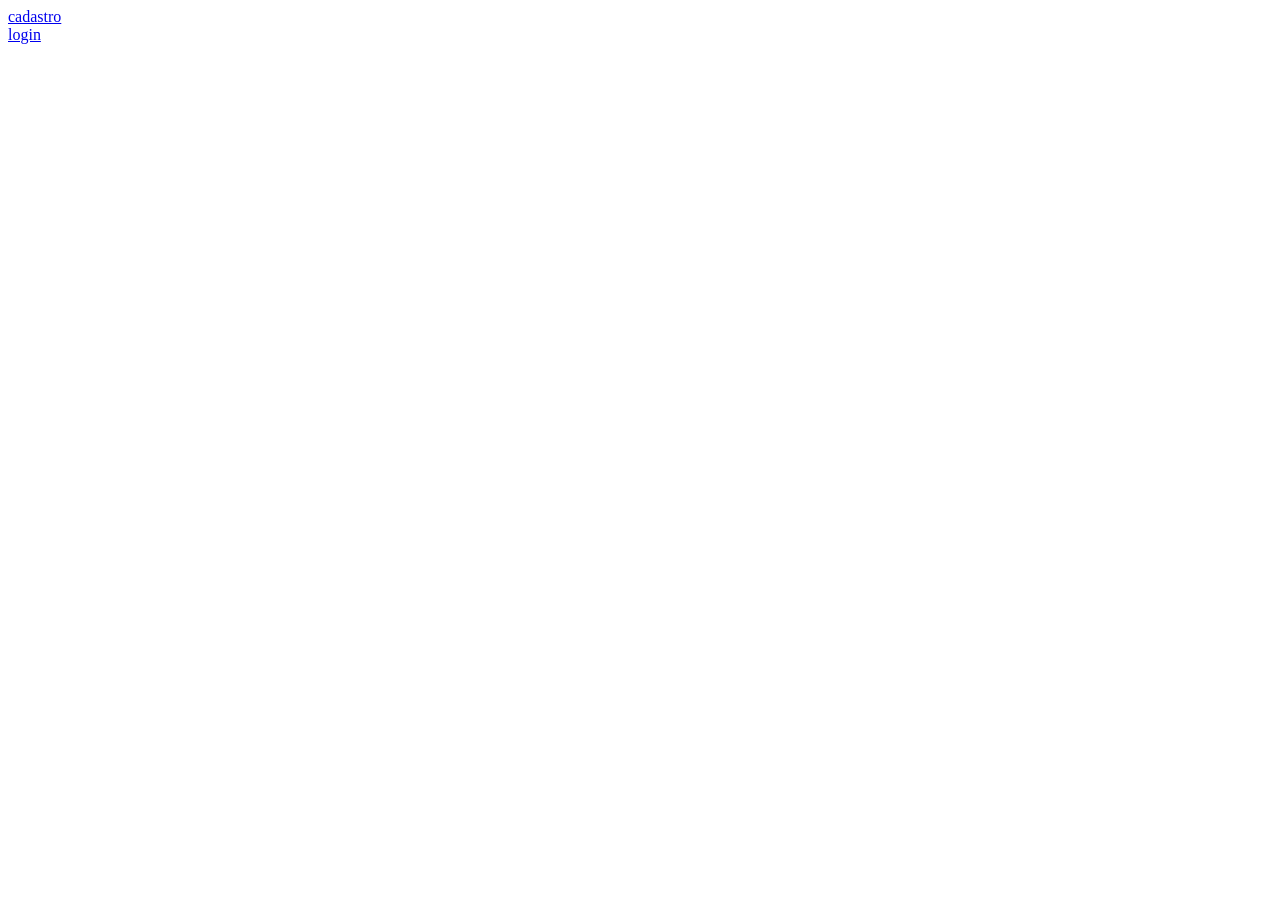
==== public/index.html @ 294cb4f0 "Adicionando api web data viz" ====
<!DOCTYPE html>
<html lang="en">
<head>
    <meta charset="UTF-8">
    <meta name="viewport" content="width=device-width, initial-scale=1.0">
    <title>Tap Go</title>
</head>
<body>
    <div class="navbar">
        <div class="navbar-img"></div>
        <div class="navbar-link"></div>
        <div class="navbar-link"><a href="login.html">cadastro</div>
        <div class="navbar-link"><a href="login.html">login</div>
    </div>
    
</body>
</html>
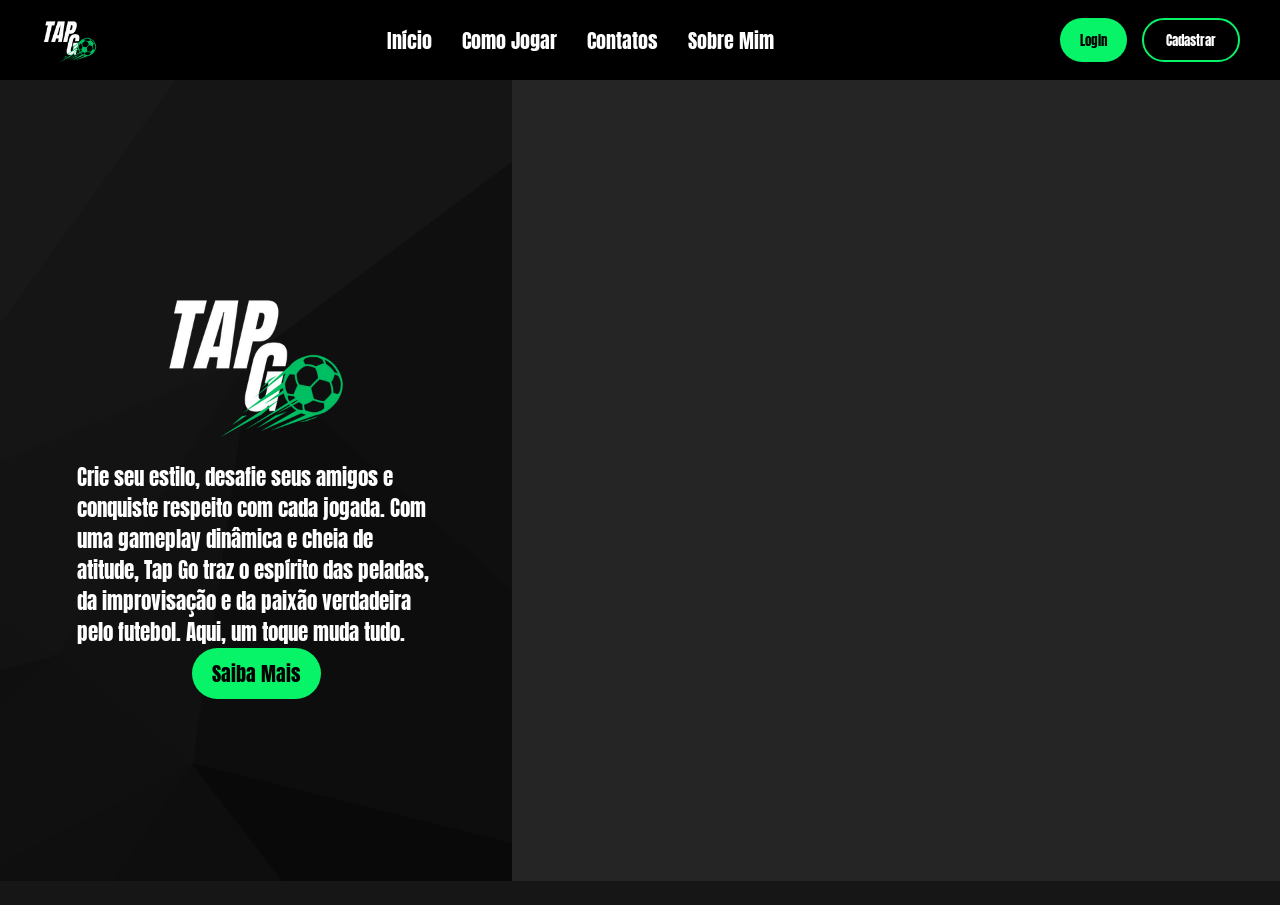
==== commit 44fb2a95: "criação navbar e hero do index" ====
--- a/public/index.html
+++ b/public/index.html
@@ -1,17 +1,47 @@
 <!DOCTYPE html>
 <html lang="en">
+
 <head>
     <meta charset="UTF-8">
     <meta name="viewport" content="width=device-width, initial-scale=1.0">
     <title>Tap Go</title>
+    <link rel="stylesheet" href="./style/index.css">
+    <script src="./js/index.js"></script>
+
 </head>
+
 <body>
     <div class="navbar">
-        <div class="navbar-img"></div>
-        <div class="navbar-link"></div>
-        <div class="navbar-link"><a href="login.html">cadastro</div>
-        <div class="navbar-link"><a href="login.html">login</div>
+        <a href="#"><div class="navbar-img"></div></a>
+
+        <div class="navbar-links">
+            <div class="navbar-link">Início</div>
+            <div class="navbar-link">Como Jogar</div>
+            <div class="navbar-link">Contatos</div>
+            <div class="navbar-link">Sobre Mim</div>
+        </div>
+
+        <div class="navbar-buttons">
+            <button onclick="MudarPagina()" id="btn_login" class="login">Login</button>
+            <button onclick="MudarPagina()" id="btn_cadastro" class="cadastrar">Cadastrar</button>
+        </div>
+
     </div>
-    
+
+    <div class="container_hero">
+        <div class="hero_conteudo">
+            <img src="./assets/TAPGO-GRANDE.png">
+            <span>
+                Crie seu estilo, desafie seus amigos e conquiste respeito com cada jogada.
+                Com uma gameplay dinâmica e cheia de atitude, Tap Go traz o espírito das peladas, da improvisação e da
+                paixão verdadeira pelo futebol.
+                Aqui, um toque muda tudo.</span>
+            <button>Saiba Mais</button>
+        </div>
+        <div class="hero_img">
+            <img src="">
+        </div>
+    </div>
 </body>
+
 </html>
--- a/public/style/index.css
+++ b/public/style/index.css
@@ -0,0 +1,161 @@
+@import url('https://fonts.googleapis.com/css2?family=Anton&display=swap');
+
+:root {
+    /* Cores principais */
+    --cor-primaria: #07f468;
+    --cor-secundaria: #ffffff;
+
+    /* Cores adicionais */
+    --cor-fundo-principal: #161616;
+    --cor-fundo-secundario: #252525;
+    --cor-fundo-terciario: #000;
+}
+
+* {
+    margin: 0;
+    padding: 0;
+    box-sizing: border-box;
+    text-decoration: none;
+    font-family: "Anton", sans-serif;
+}
+
+body {
+    background-color: var(--cor-fundo-principal);
+    color: var(--cor-secundaria);
+}
+
+/* NAVBAR */
+.navbar {
+    background-color: var(--cor-fundo-terciario);
+    width: 100%;
+    height: 80px;
+    display: flex;
+    justify-content: space-between;
+    align-items: center;
+    padding: 0 40px;
+    box-shadow: 0 2px 10px rgba(0, 0, 0, 0.3);
+}
+
+/* Logo */
+.navbar-img {
+    background-image: url('../assets/TAPGO.png');
+    background-size: contain;
+    background-repeat: no-repeat;
+    width: 60px;
+    height: 60px;
+}
+
+/* Links */
+.navbar-links {
+    display: flex;
+    gap: 30px;
+}
+
+.navbar-link {
+    color: var(--cor-secundaria);
+    font-size: 20px;
+    cursor: pointer;
+    transition: color 0.3s ease;
+}
+
+.navbar-link:hover {
+    color: var(--cor-primaria);
+}
+
+/* Botões */
+.navbar-buttons {
+    display: flex;
+    gap: 15px;
+}
+
+.navbar button {
+    background-color: var(--cor-primaria);
+    border: none;
+    padding: 10px 20px;
+    border-radius: 50px;
+    cursor: pointer;
+    transition: all 0.3s ease;
+}
+
+.navbar button:hover {
+    background-color: #04c952;
+    transform: scale(1.05);
+}
+
+.navbar a {
+    color: var(--cor-fundo-terciario);
+    font-size: 16px;
+}
+
+
+.navbar button.cadastrar {
+    background-color: transparent;
+    border: 2px solid var(--cor-primaria);
+    padding: 10px 22px;
+    border-radius: 50px;
+    transition: all 0.3s ease;
+}
+
+.navbar button.cadastrar {
+    color: var(--cor-secundaria);
+}
+
+.navbar button.cadastrar:hover {
+    background-color: #04c952;
+    transform: scale(1.05);
+    color: var(--cor-fundo-terciario);
+
+}
+
+
+/* Hero */
+
+.container_hero {
+    width: 100%;
+    height: 89vh;
+    background-color: var(--cor-fundo-secundario);
+}
+
+.hero_conteudo {
+    width: 40%;
+    height: 100%;
+    background-image: url('../assets/fundoQuadrado.png');
+    display: flex;
+    justify-content: center;
+    align-items: center;
+    flex-direction: column;
+
+}
+
+.hero_conteudo img{
+    width: 200px;
+    height: 200px;
+    display: flex;
+}
+
+.hero_conteudo span{
+    width: 70%;
+    font-size: 1.3rem;
+}
+
+.navbar-buttons {
+    display: flex;
+    gap: 15px;
+}
+
+.hero_conteudo button {
+    background-color: var(--cor-primaria);
+    border: none;
+    padding: 10px 20px;
+    border-radius: 50px;
+    cursor: pointer;
+    transition: all 0.3s ease;
+    font-size: 20px;
+}
+
+.hero_conteudo button:hover {
+    background-color: #04c952;
+    transform: scale(1.05);
+}
+
+
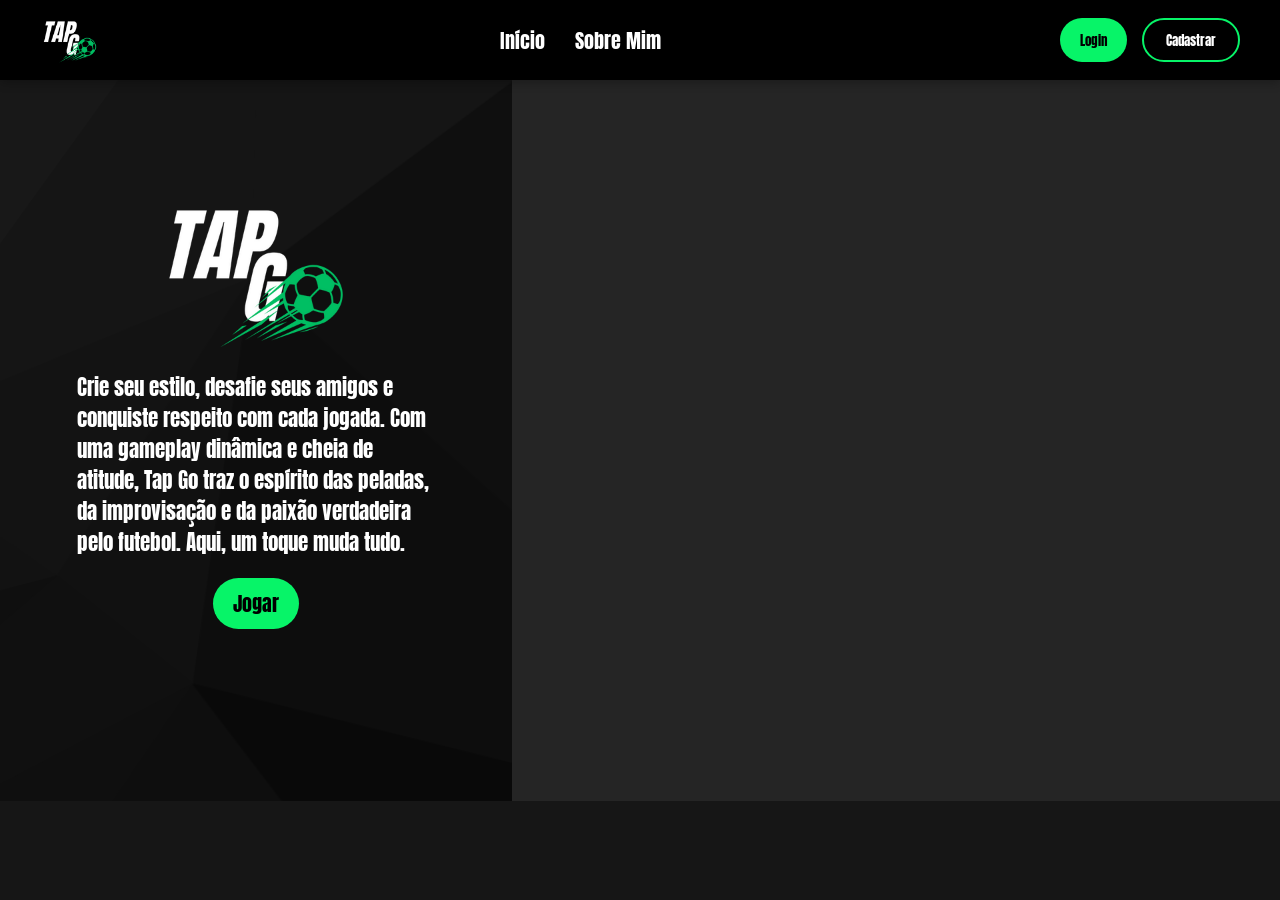
==== commit 2ab43fa2: "Adicionando tela sobre mim e correção na navbar" ====
--- a/public/index.html
+++ b/public/index.html
@@ -6,19 +6,24 @@
     <meta name="viewport" content="width=device-width, initial-scale=1.0">
     <title>Tap Go</title>
     <link rel="stylesheet" href="./style/index.css">
+    <link rel="stylesheet" href="./style/navbar.css">
     <script src="./js/index.js"></script>
+    <link rel="shortcut icon" href="assets/TAPGO.png" type="image/x-icon">
 
 </head>
 
 <body>
     <div class="navbar">
-        <a href="#"><div class="navbar-img"></div></a>
+        <a href="./index.html">
+            <div class="navbar-img"></div>
+        </a>
 
         <div class="navbar-links">
-            <div class="navbar-link">Início</div>
-            <div class="navbar-link">Como Jogar</div>
-            <div class="navbar-link">Contatos</div>
-            <div class="navbar-link">Sobre Mim</div>
+            <a href="index.html">
+                <div class="navbar-link">Início</div>
+            <a href="sobreMim.html">
+                <div class="navbar-link">Sobre Mim</div>
+            </a>
         </div>
 
         <div class="navbar-buttons">
@@ -36,7 +41,7 @@
                 Com uma gameplay dinâmica e cheia de atitude, Tap Go traz o espírito das peladas, da improvisação e da
                 paixão verdadeira pelo futebol.
                 Aqui, um toque muda tudo.</span>
-            <button>Saiba Mais</button>
+            <button>Jogar</button>
         </div>
         <div class="hero_img">
             <img src="">
--- a/public/style/index.css
+++ b/public/style/index.css
@@ -1,111 +1,4 @@
-@import url('https://fonts.googleapis.com/css2?family=Anton&display=swap');
 
-:root {
-    /* Cores principais */
-    --cor-primaria: #07f468;
-    --cor-secundaria: #ffffff;
-
-    /* Cores adicionais */
-    --cor-fundo-principal: #161616;
-    --cor-fundo-secundario: #252525;
-    --cor-fundo-terciario: #000;
-}
-
-* {
-    margin: 0;
-    padding: 0;
-    box-sizing: border-box;
-    text-decoration: none;
-    font-family: "Anton", sans-serif;
-}
-
-body {
-    background-color: var(--cor-fundo-principal);
-    color: var(--cor-secundaria);
-}
-
-/* NAVBAR */
-.navbar {
-    background-color: var(--cor-fundo-terciario);
-    width: 100%;
-    height: 80px;
-    display: flex;
-    justify-content: space-between;
-    align-items: center;
-    padding: 0 40px;
-    box-shadow: 0 2px 10px rgba(0, 0, 0, 0.3);
-}
-
-/* Logo */
-.navbar-img {
-    background-image: url('../assets/TAPGO.png');
-    background-size: contain;
-    background-repeat: no-repeat;
-    width: 60px;
-    height: 60px;
-}
-
-/* Links */
-.navbar-links {
-    display: flex;
-    gap: 30px;
-}
-
-.navbar-link {
-    color: var(--cor-secundaria);
-    font-size: 20px;
-    cursor: pointer;
-    transition: color 0.3s ease;
-}
-
-.navbar-link:hover {
-    color: var(--cor-primaria);
-}
-
-/* Botões */
-.navbar-buttons {
-    display: flex;
-    gap: 15px;
-}
-
-.navbar button {
-    background-color: var(--cor-primaria);
-    border: none;
-    padding: 10px 20px;
-    border-radius: 50px;
-    cursor: pointer;
-    transition: all 0.3s ease;
-}
-
-.navbar button:hover {
-    background-color: #04c952;
-    transform: scale(1.05);
-}
-
-.navbar a {
-    color: var(--cor-fundo-terciario);
-    font-size: 16px;
-}
-
-
-.navbar button.cadastrar {
-    background-color: transparent;
-    border: 2px solid var(--cor-primaria);
-    padding: 10px 22px;
-    border-radius: 50px;
-    transition: all 0.3s ease;
-}
-
-.navbar button.cadastrar {
-    color: var(--cor-secundaria);
-}
-
-.navbar button.cadastrar:hover {
-    background-color: #04c952;
-    transform: scale(1.05);
-    color: var(--cor-fundo-terciario);
-
-}
 
 
 /* Hero */
@@ -138,11 +31,6 @@
     font-size: 1.3rem;
 }
 
-.navbar-buttons {
-    display: flex;
-    gap: 15px;
-}
-
 .hero_conteudo button {
     background-color: var(--cor-primaria);
     border: none;
@@ -151,6 +39,7 @@
     cursor: pointer;
     transition: all 0.3s ease;
     font-size: 20px;
+    margin-top: 20px;
 }
 
 .hero_conteudo button:hover {
--- a/public/style/navbar.css
+++ b/public/style/navbar.css
@@ -0,0 +1,104 @@
+@import url('https://fonts.googleapis.com/css2?family=Anton&display=swap');
+
+:root {
+    --cor-primaria: #07f468;
+    --cor-secundaria: #ffffff;
+    --cor-fundo-principal: #161616;
+    --cor-fundo-secundario: #252525;
+    --cor-fundo-terciario: #000;
+}
+
+* {
+    margin: 0;
+    padding: 0;
+    box-sizing: border-box;
+    text-decoration: none;
+    font-family: "Anton", sans-serif;
+}
+
+body {
+    background-color: var(--cor-fundo-principal);
+    color: var(--cor-secundaria);
+}
+
+.navbar {
+    background-color: var(--cor-fundo-terciario);
+    width: 100%;
+    height: 80px;
+    display: flex;
+    justify-content: space-between;
+    align-items: center;
+    padding: 0 40px;
+    box-shadow: 0 2px 10px rgba(0, 0, 0, 0.3);
+    position: fixed;
+    z-index: 1;
+}
+
+.navbar-img {
+    background-image: url('../assets/TAPGO.png');
+    background-size: contain;
+    background-repeat: no-repeat;
+    width: 60px;
+    height: 60px;
+}
+
+.navbar-links {
+    display: flex;
+    gap: 30px;
+}
+
+.navbar-link {
+    color: var(--cor-secundaria);
+    font-size: 20px;
+    cursor: pointer;
+    transition: color 0.3s ease;
+}
+
+.navbar-link:hover {
+    color: var(--cor-primaria);
+}
+
+/* Botões */
+.navbar-buttons {
+    display: flex;
+    gap: 15px;
+}
+
+.navbar button {
+    background-color: var(--cor-primaria);
+    border: none;
+    padding: 10px 20px;
+    border-radius: 50px;
+    cursor: pointer;
+    transition: all 0.3s ease;
+}
+
+.navbar button:hover {
+    background-color: #04c952;
+    transform: scale(1.05);
+}
+
+.navbar a {
+    color: var(--cor-fundo-terciario);
+    font-size: 16px;
+}
+
+
+.navbar button.cadastrar {
+    background-color: transparent;
+    border: 2px solid var(--cor-primaria);
+    padding: 10px 22px;
+    border-radius: 50px;
+    transition: all 0.3s ease;
+}
+
+.navbar button.cadastrar {
+    color: var(--cor-secundaria);
+}
+
+.navbar button.cadastrar:hover {
+    background-color: #04c952;
+    transform: scale(1.05);
+    color: var(--cor-fundo-terciario);
+
+}
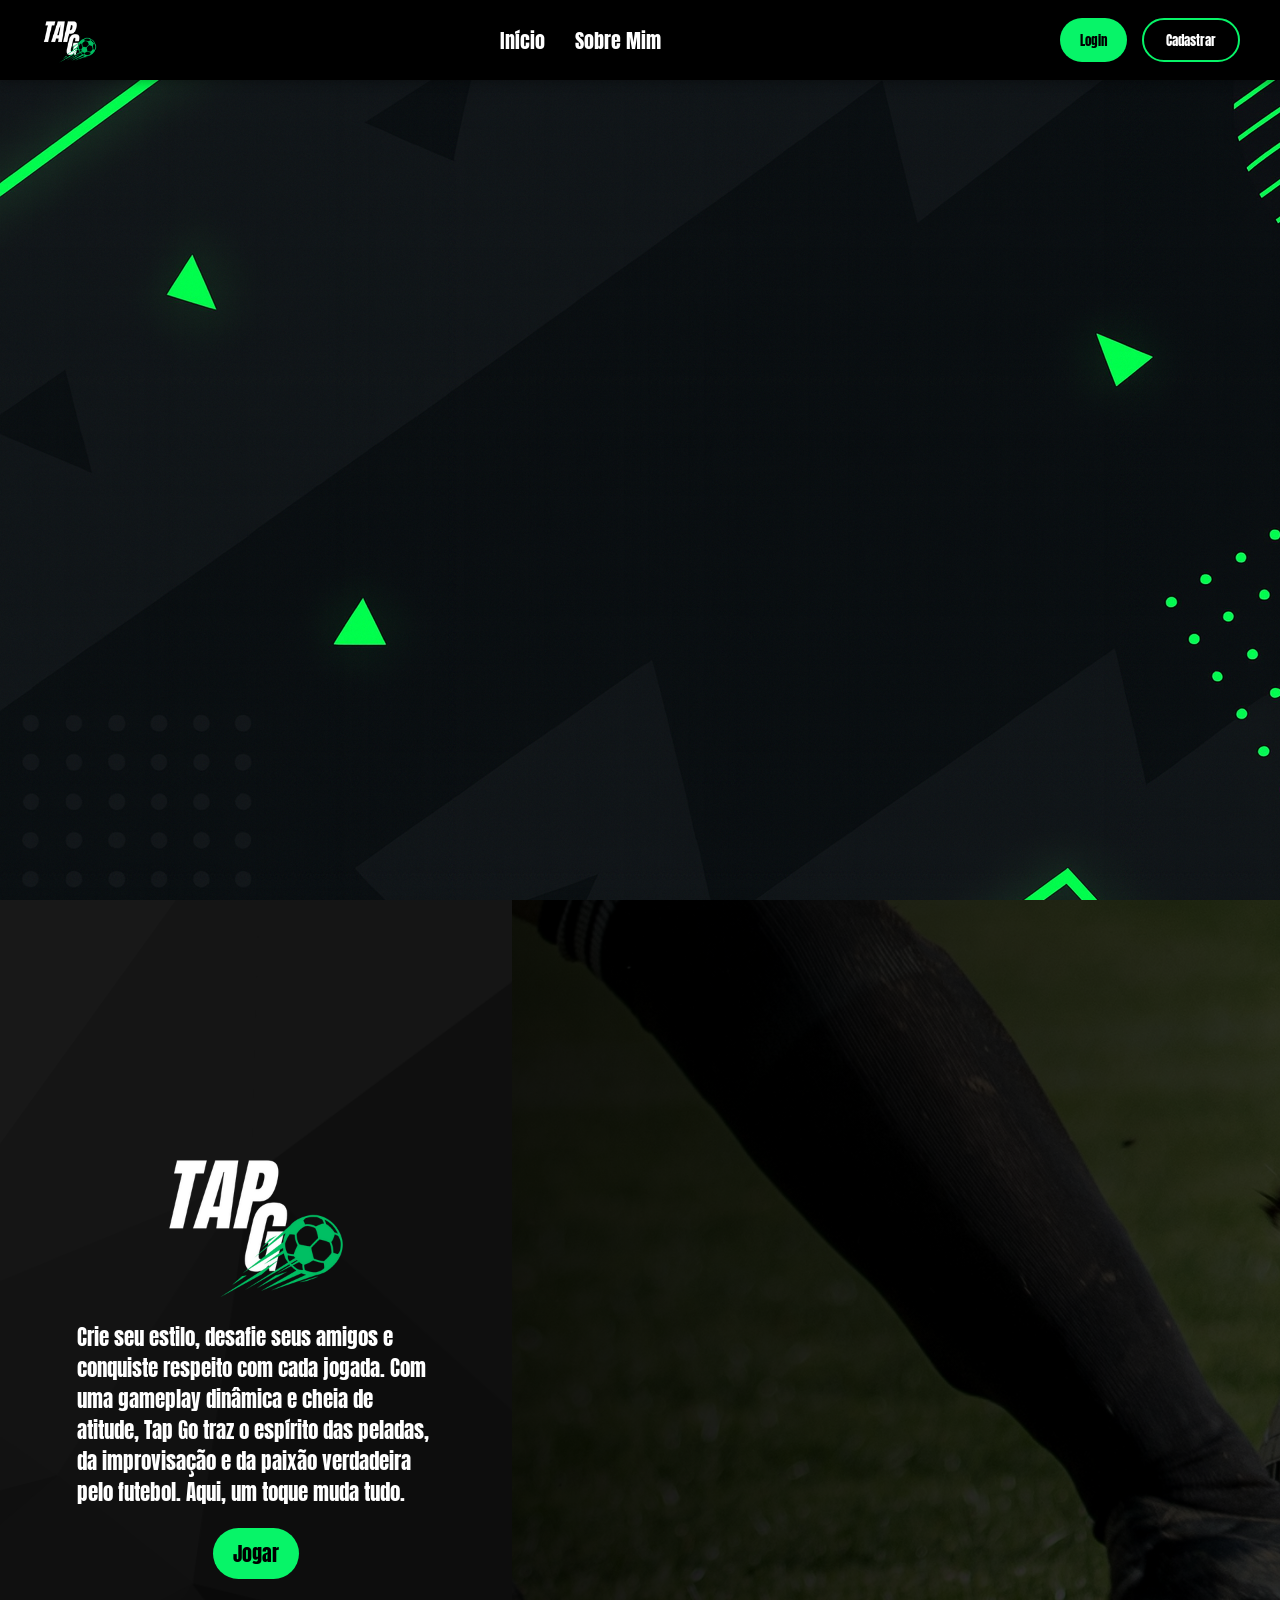
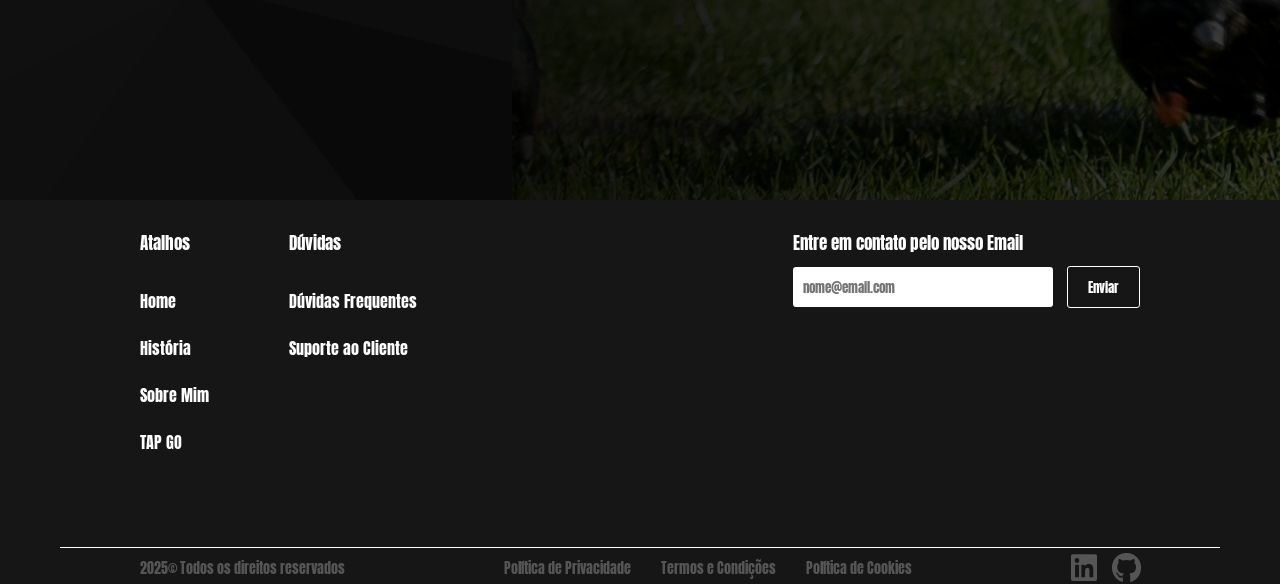
==== commit 223d7d84: "Adicionando footer, background e tela inicial do jogo" ====
--- a/public/index.html
+++ b/public/index.html
@@ -9,6 +9,8 @@
     <link rel="stylesheet" href="./style/navbar.css">
     <script src="./js/index.js"></script>
     <link rel="shortcut icon" href="assets/TAPGO.png" type="image/x-icon">
+    <link rel="stylesheet" href="https://cdnjs.cloudflare.com/ajax/libs/font-awesome/6.5.0/css/all.min.css">
+
 
 </head>
 
@@ -21,19 +23,23 @@
         <div class="navbar-links">
             <a href="index.html">
                 <div class="navbar-link">Início</div>
-            <a href="sobreMim.html">
-                <div class="navbar-link">Sobre Mim</div>
-            </a>
+                <a href="sobreMim.html">
+                    <div class="navbar-link">Sobre Mim</div>
+                </a>
         </div>
 
         <div class="navbar-buttons">
-            <button onclick="MudarPagina()" id="btn_login" class="login">Login</button>
-            <button onclick="MudarPagina()" id="btn_cadastro" class="cadastrar">Cadastrar</button>
+            <button onclick="MudarPaginaLogin()" id="btn_login" class="login">Login</button>
+            <button onclick="MudarPaginaCadastro()" id="btn_cadastro" class="cadastrar">Cadastrar</button>
         </div>
 
     </div>
 
     <div class="container_hero">
+
+    </div>
+
+    <div class="container_jogo">
         <div class="hero_conteudo">
             <img src="./assets/TAPGO-GRANDE.png">
             <span>
@@ -43,10 +49,54 @@
                 Aqui, um toque muda tudo.</span>
             <button>Jogar</button>
         </div>
-        <div class="hero_img">
-            <img src="">
+
+    </div>
+
+    <!-- Footer -->
+    <div class="footer_container">
+
+        <div class="atalhos_container">
+            <h4>Atalhos</h4> <br>
+            <a href="#">Home</a> <br>
+            <a href="#">História</a><br>
+            <a href="./sobreMim.html">Sobre Mim</a><br>
+            <a href="./login.html">TAP GO</a><br>
         </div>
+
+        <div class="duvidas_container">
+            <h4>Dúvidas</h4> <br>
+
+            <a href="">Dúvidas Frequentes</a><br>
+            <a href="">Suporte ao Cliente</a><br>
+        </div>
+
+
+        <div class="contato_email_container">
+            <label>
+                <h4>Entre em contato pelo nosso Email</h4>
+                <input type="text" placeholder="nome@email.com">
+                <button>Enviar</button>
+            </label>
+        </div>
+
     </div>
+
+    <div class="direitos_container">
+        <p>2025© Todos os direitos reservados</p>
+
+        <div class="politicas_container">
+            <p>Política de Privacidade</p>
+            <p>Termos e Condições</p>
+            <p>Política de Cookies</p>
+        </div>
+
+        <div class="rede_social_container">
+            <a href="https://www.linkedin.com/in/gustavoalvesmota/" target="_blank"> <i class="fab fa-linkedin social-icon"></i></a>
+            <a href="https://github.com/gustavomot4" target="_blank"> <i class="fab fa-github social-icon"></i></a>
+        </div>
+
+    </div>
+
 </body>
 
 </html>
--- a/public/style/index.css
+++ b/public/style/index.css
@@ -1,18 +1,32 @@
+@import url('https://fonts.googleapis.com/css2?family=Anton&display=swap');
 
+:root {
+    --cor-primaria: #07f468;
+    --cor-secundaria: #ffffff;
+    --cor-fundo-principal: #161616;
+    --cor-fundo-secundario: #252525;
+    --cor-fundo-terciario: #000;
+}
 
+.container_hero {
+    width: 100%;
+    height: 100vh;
+    background-image: url('../assets/background/principal.png');
+}
 
 /* Hero */
 
-.container_hero {
+.container_jogo {
     width: 100%;
-    height: 89vh;
-    background-color: var(--cor-fundo-secundario);
+    height: 100vh;
+    background-image: url('../assets/background/chute.png');
+
 }
 
 .hero_conteudo {
     width: 40%;
     height: 100%;
-    background-image: url('../assets/fundoQuadrado.png');
+    background-image: url('../assets/background/fundoQuadrado.png');
     display: flex;
     justify-content: center;
     align-items: center;
@@ -20,13 +34,13 @@
 
 }
 
-.hero_conteudo img{
+.hero_conteudo img {
     width: 200px;
     height: 200px;
     display: flex;
 }
 
-.hero_conteudo span{
+.hero_conteudo span {
     width: 70%;
     font-size: 1.3rem;
 }
@@ -48,3 +62,122 @@
 }
 
 
+
+/*INICIO DO FOOTER*/
+
+.footer {
+    background-size: cover;
+    color: #fff;
+}
+
+.footer_container {
+    display: flex;
+    flex-direction: row;
+    justify-content: flex-start;
+    align-items: flex-start;
+    padding: 30px 140px;
+    gap: 80px;
+}
+
+.footer_container h4 {
+    font-size: 17px;
+    margin-bottom: 10px;
+    font-weight: 500;
+}
+
+.atalhos_container {
+    display: flex;
+    flex-direction: column;
+    font-size: 15px;
+}
+
+.duvidas_container {
+    display: flex;
+    flex-direction: column;
+    font-size: 15px;
+}
+
+.contato_email_container {
+    display: flex;
+    flex-direction: column;
+    font-size: 15px;
+    margin-left: auto;
+}
+
+.footer_container a {
+    text-decoration: none;
+    font-size: 16px;
+    color: #fff;
+}
+
+.footer_container a:hover {
+    color: #555;
+}
+
+.contato_email_container input {
+    padding: 10px;
+    width: 260px;
+    border: none;
+    border-radius: 3px;
+    margin-right: 10px;
+}
+
+.contato_email_container button {
+    padding: 10px 20px;
+    background-color: transparent;
+    border: 1px solid white;
+    color: white;
+    cursor: pointer;
+    border-radius: 3px;
+}
+
+.contato_email_container button:hover {
+    background-color: var(--cor-secundaria);
+    color: #000;
+
+}
+
+
+/* LINHA INFERIOR */
+.direitos_container {
+    border-top: 1px solid white;
+    margin-top: 40px;
+    padding-top: 5px;
+    display: flex;
+    justify-content: space-around;
+    align-items: center;
+    font-size: 14px;
+    margin-left: 60px;
+    margin-right: 60px;
+    color: #555;
+}
+
+.politicas_container {
+    display: flex;
+    gap: 30px;
+}
+
+
+.direitos_container p {
+    cursor: pointer;
+}
+
+.direitos_container p:hover {
+    color: #fff;
+}
+
+.rede_social_container {
+    display: flex;
+    align-items: center;
+    gap: 15px;
+}
+
+
+.social-icon {
+    font-size: 30px;
+    color: #555;
+}
+
+.social-icon:hover {
+    color: #fff;
+}
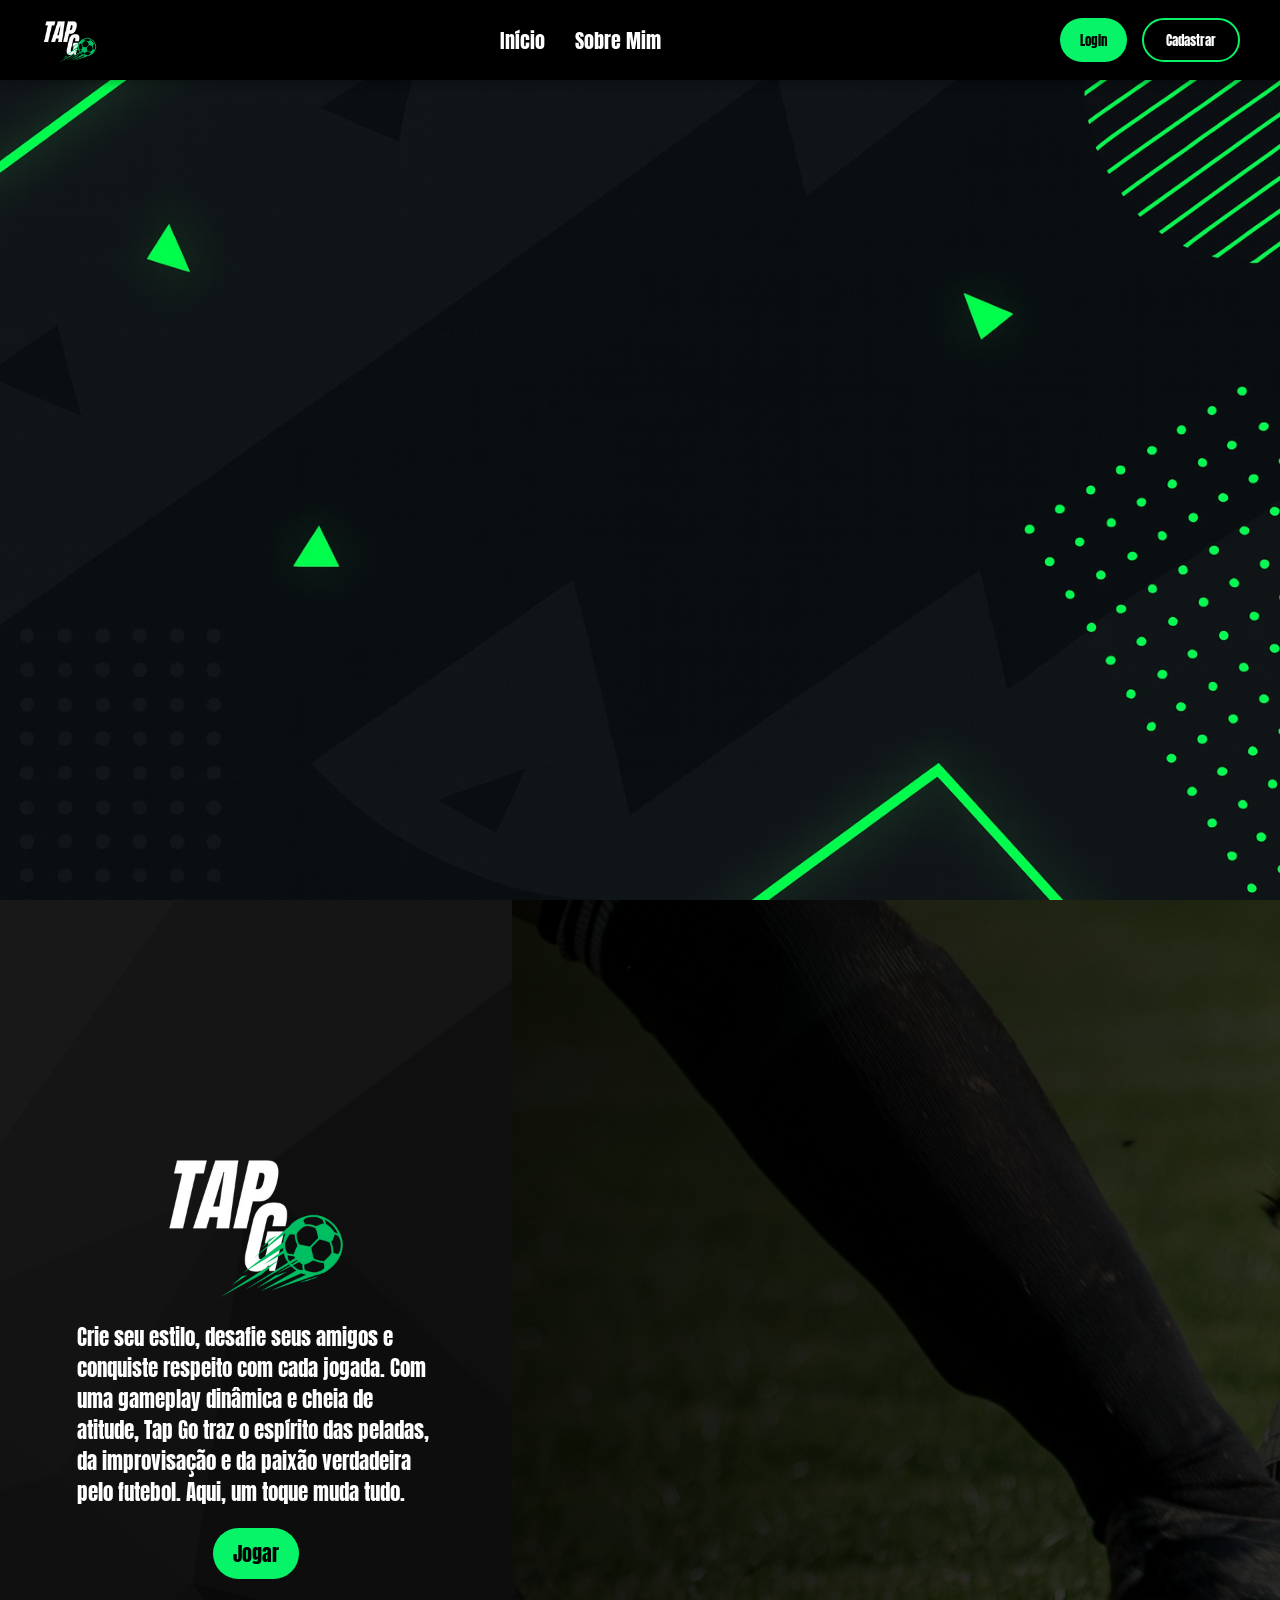
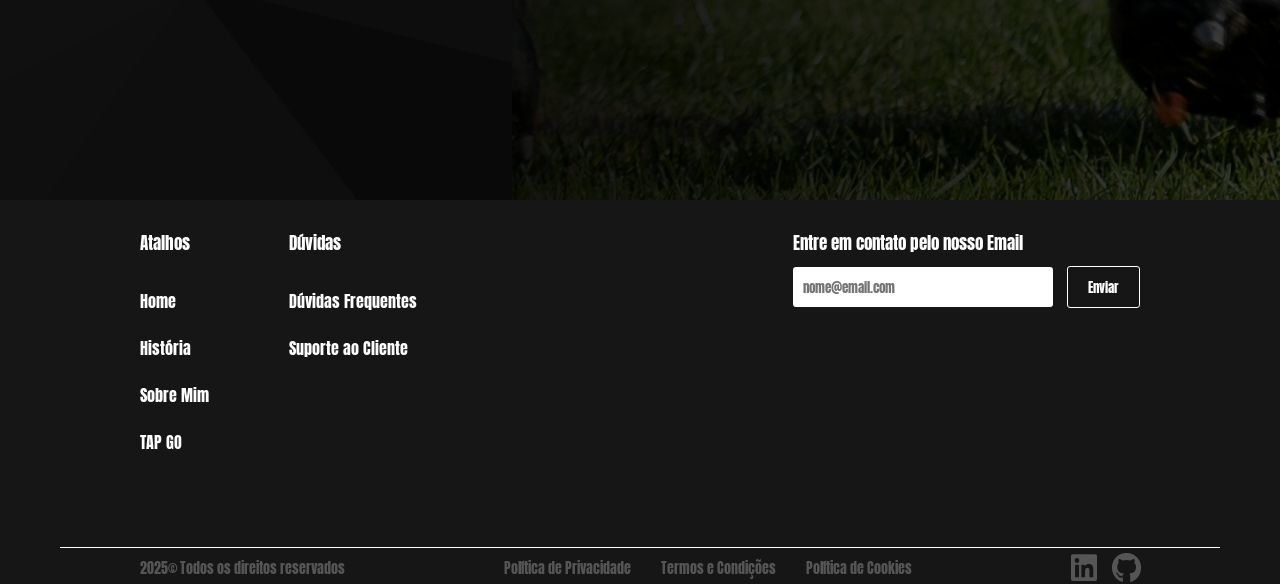
==== commit da8f5cc7: "Adicionando intro para o jogo e menu inicial,criação da dashboard" ====
--- a/public/index.html
+++ b/public/index.html
@@ -7,10 +7,8 @@
     <title>Tap Go</title>
     <link rel="stylesheet" href="./style/index.css">
     <link rel="stylesheet" href="./style/navbar.css">
-    <script src="./js/index.js"></script>
     <link rel="shortcut icon" href="assets/TAPGO.png" type="image/x-icon">
     <link rel="stylesheet" href="https://cdnjs.cloudflare.com/ajax/libs/font-awesome/6.5.0/css/all.min.css">
-
 
 </head>
 
@@ -91,7 +89,8 @@
         </div>
 
         <div class="rede_social_container">
-            <a href="https://www.linkedin.com/in/gustavoalvesmota/" target="_blank"> <i class="fab fa-linkedin social-icon"></i></a>
+            <a href="https://www.linkedin.com/in/gustavoalvesmota/" target="_blank"> <i
+                    class="fab fa-linkedin social-icon"></i></a>
             <a href="https://github.com/gustavomot4" target="_blank"> <i class="fab fa-github social-icon"></i></a>
         </div>
 
@@ -99,4 +98,5 @@
 
 </body>
 
-</html>+</html>
+<script src="./js/index.js"></script>
--- a/public/style/index.css
+++ b/public/style/index.css
@@ -12,6 +12,7 @@
     width: 100%;
     height: 100vh;
     background-image: url('../assets/background/principal.png');
+    background-size: cover;
 }
 
 /* Hero */
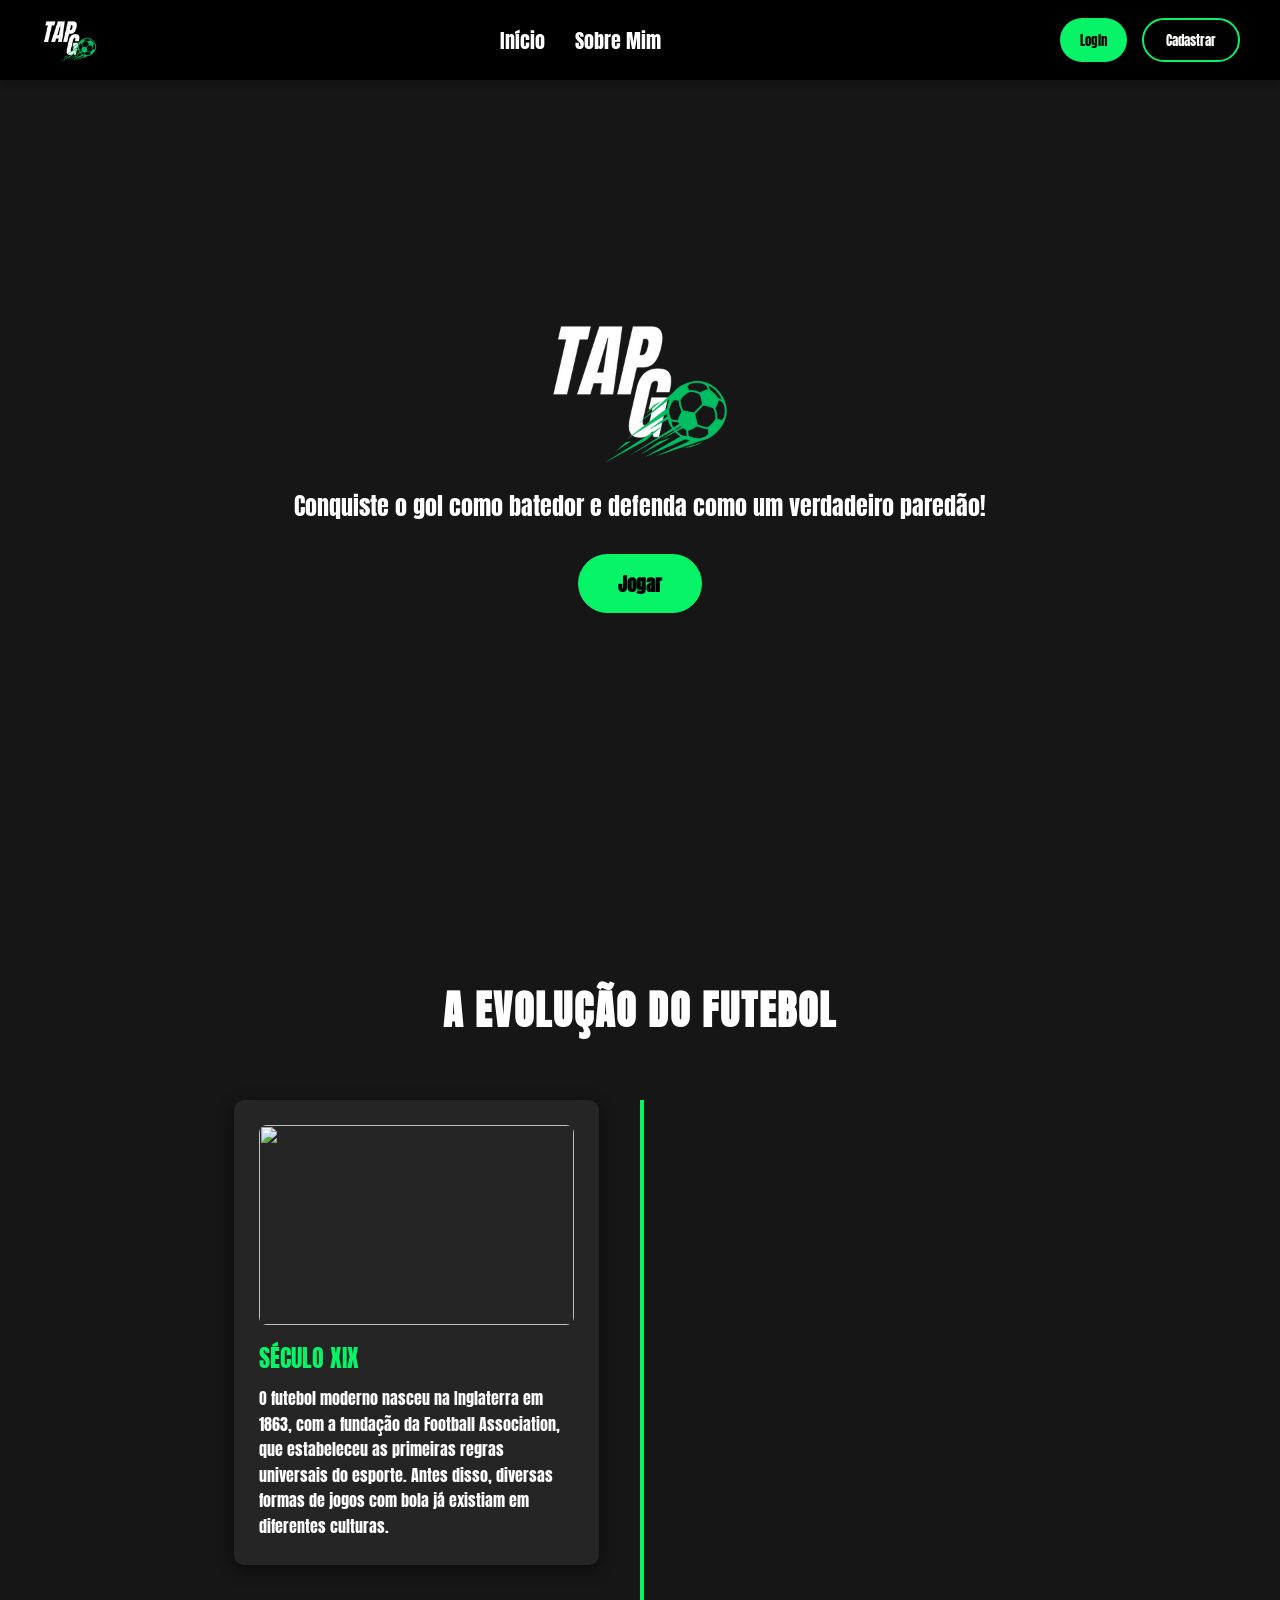
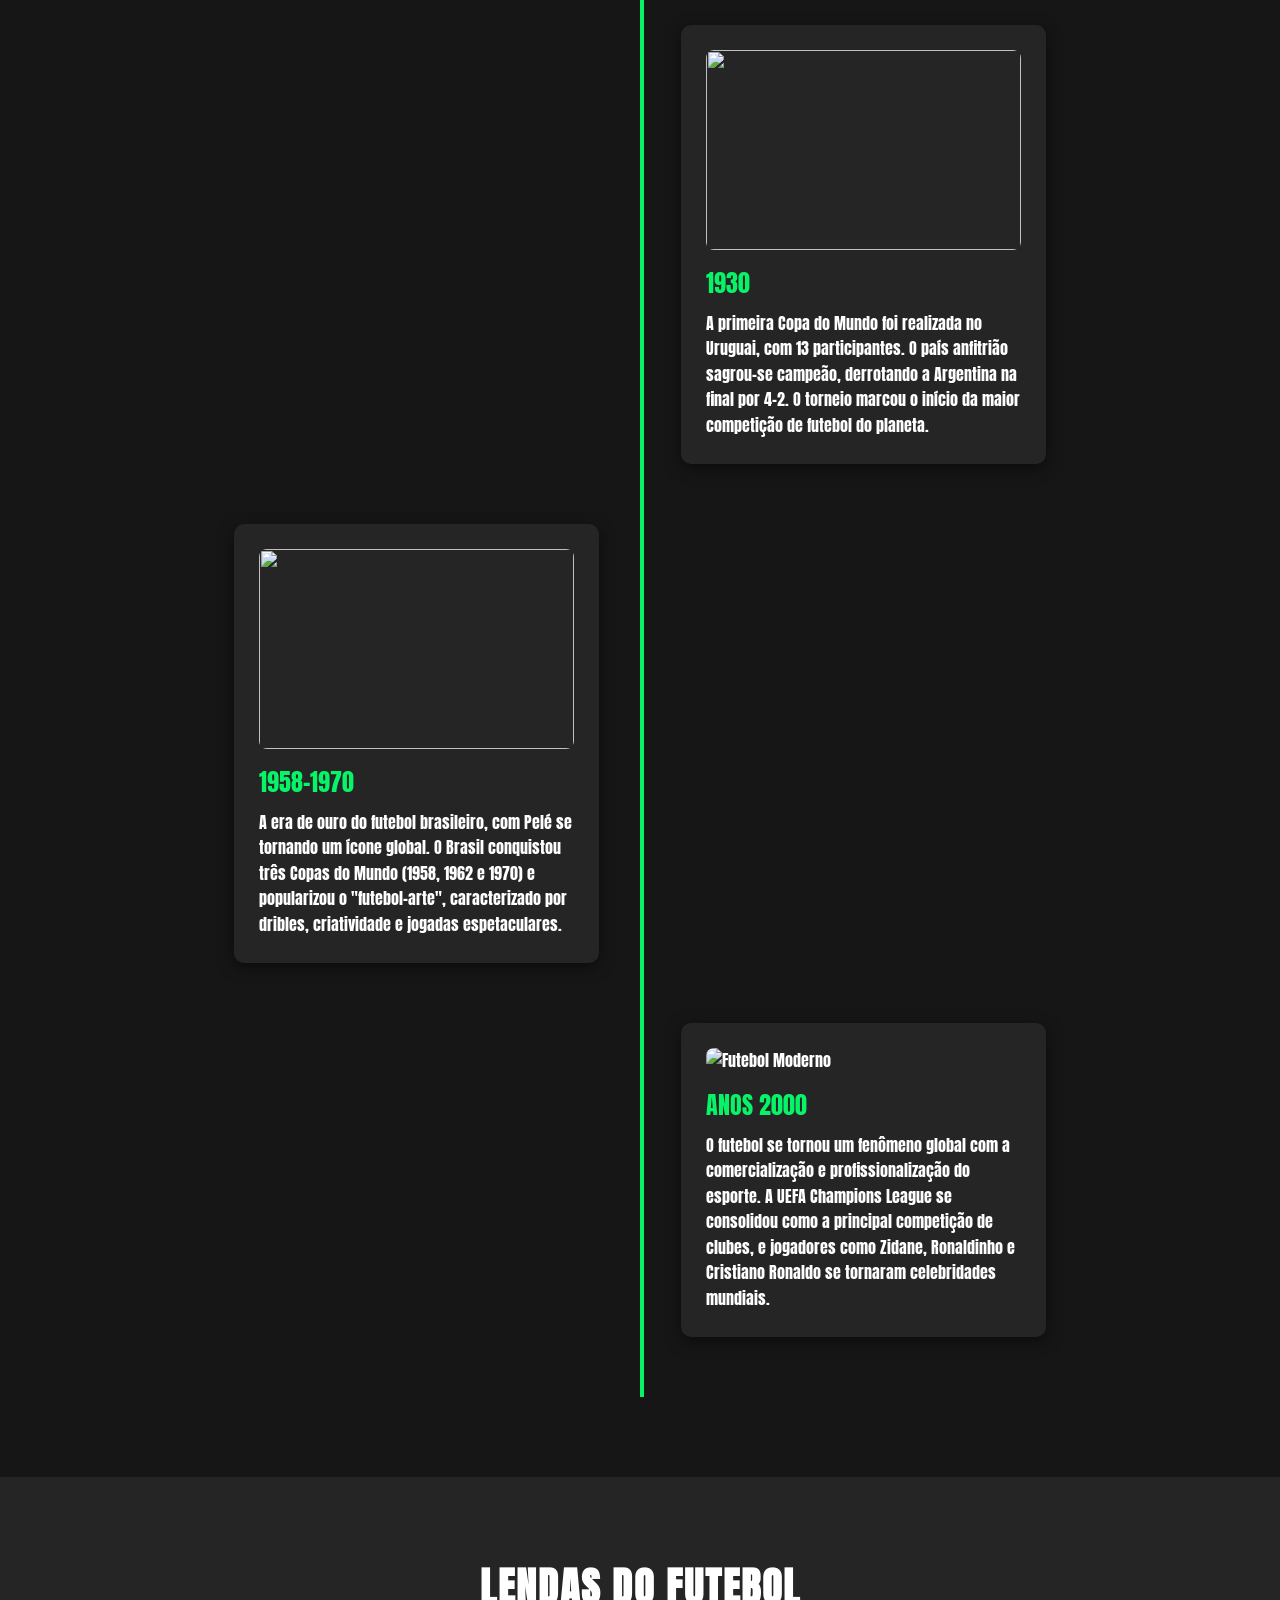
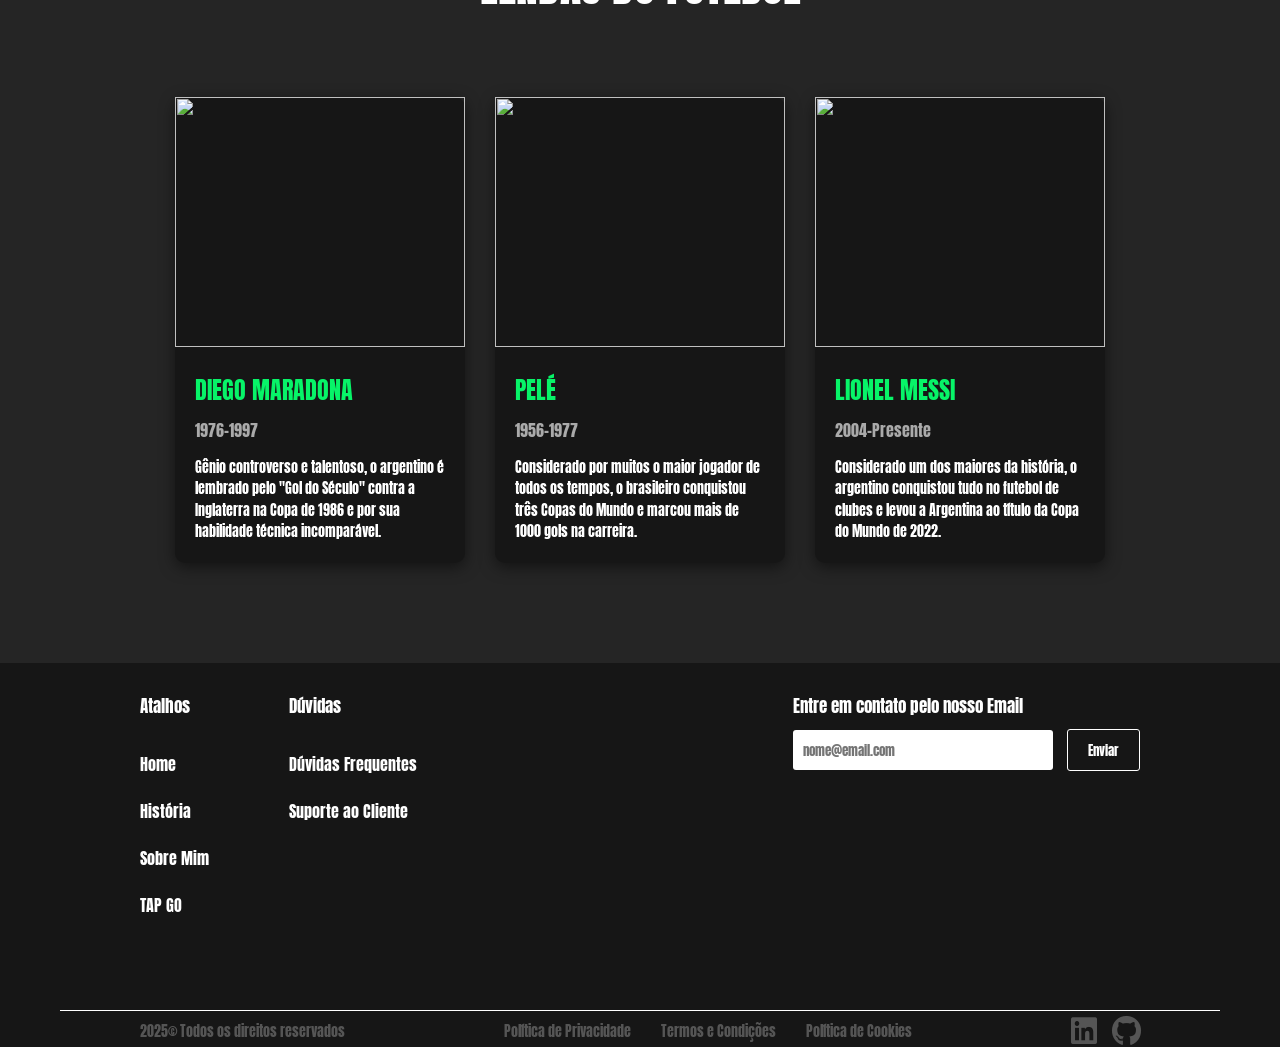
==== commit 59506775: "Site institucional completo, validações no cadastro" ====
--- a/public/index.html
+++ b/public/index.html
@@ -1,58 +1,151 @@
 <!DOCTYPE html>
-<html lang="en">
+<html lang="pt-br">
 
 <head>
     <meta charset="UTF-8">
     <meta name="viewport" content="width=device-width, initial-scale=1.0">
-    <title>Tap Go</title>
+    <title>TAP GO - INDEX</title>
+    <link rel="stylesheet" href="https://cdnjs.cloudflare.com/ajax/libs/font-awesome/6.5.0/css/all.min.css">
     <link rel="stylesheet" href="./style/index.css">
     <link rel="stylesheet" href="./style/navbar.css">
-    <link rel="shortcut icon" href="assets/TAPGO.png" type="image/x-icon">
-    <link rel="stylesheet" href="https://cdnjs.cloudflare.com/ajax/libs/font-awesome/6.5.0/css/all.min.css">
-
+    <link rel="icon" href="./assets/TAPGO.png">
 </head>
 
 <body>
+    <!-- navbar -->
     <div class="navbar">
         <a href="./index.html">
             <div class="navbar-img"></div>
         </a>
-
         <div class="navbar-links">
             <a href="index.html">
                 <div class="navbar-link">Início</div>
-                <a href="sobreMim.html">
-                    <div class="navbar-link">Sobre Mim</div>
-                </a>
+            </a>
+            <a href="sobreMim.html">
+                <div class="navbar-link">Sobre Mim</div>
+            </a>
         </div>
 
         <div class="navbar-buttons">
             <button onclick="MudarPaginaLogin()" id="btn_login" class="login">Login</button>
             <button onclick="MudarPaginaCadastro()" id="btn_cadastro" class="cadastrar">Cadastrar</button>
         </div>
-
-    </div>
-
-    <div class="container_hero">
-
-    </div>
-
-    <div class="container_jogo">
-        <div class="hero_conteudo">
-            <img src="./assets/TAPGO-GRANDE.png">
-            <span>
-                Crie seu estilo, desafie seus amigos e conquiste respeito com cada jogada.
-                Com uma gameplay dinâmica e cheia de atitude, Tap Go traz o espírito das peladas, da improvisação e da
-                paixão verdadeira pelo futebol.
-                Aqui, um toque muda tudo.</span>
-            <button>Jogar</button>
-        </div>
-
-    </div>
+    </div>
+
+    <div class="hero">
+        <img src="./assets/TAPGO-GRANDE.png" width="200">
+        <p>Conquiste o gol como batedor e defenda como um verdadeiro paredão!</p>
+        <a href="./login.html"><button class="hero-button">Jogar</button></a>
+    </div>
+
+    <!-- conteudo -->
+
+<div class="container-historia">
+    <h2 class="container-titulo">A EVOLUÇÃO DO FUTEBOL</h2>
+
+    <div class="timeline">
+
+        <div class="linha-timeline"></div>
+        
+        <div class="timeline-container">
+
+            <div class="timeline-item item-esquerda">
+                <div class="timeline-card">
+                    <img src="https://static.todamateria.com.br/upload/hi/st/historia-do-futebol-og.jpg?class=ogImageWide"
+                        class="timeline-img">
+                    <div class="timeline-ano">SÉCULO XIX</div>
+                    <div class="timeline-texto">
+                        O futebol moderno nasceu na Inglaterra em 1863, com a fundação da Football Association, que
+                        estabeleceu as primeiras regras universais do esporte. Antes disso, diversas formas de jogos com
+                        bola já existiam em diferentes culturas.
+                    </div>
+                </div>
+            </div>
+
+            <div class="timeline-item item-direita">
+                <div class="timeline-card">
+                    <img src="https://s2.static.brasilescola.uol.com.br/be/2022/10/belgica-paraguai-primeira-copa.jpg"
+                        class="timeline-img">
+                    <div class="timeline-ano">1930</div>
+                    <div class="timeline-texto">
+                        A primeira Copa do Mundo foi realizada no Uruguai, com 13 participantes. O país anfitrião
+                        sagrou-se campeão, derrotando a Argentina na final por 4-2. O torneio marcou o início da maior
+                        competição de futebol do planeta.
+                    </div>
+                </div>
+            </div>
+
+            <div class="timeline-item item-esquerda">
+                <div class="timeline-card">
+                    <img src="https://s2-ge.glbimg.com/1G9Ui4TSQ3wv-ShGHSNA9JS0KoI=/0x0:4096x2730/924x0/smart/filters:strip_icc()/i.s3.glbimg.com/v1/AUTH_bc8228b6673f488aa253bbcb03c80ec5/internal_photos/bs/2020/1/f/j03aNBQzAABwuE6EOjiQ/gettyimages-650848322.jpg"
+                        class="timeline-img">
+                    <div class="timeline-ano">1958-1970</div>
+                    <div class="timeline-texto">
+                        A era de ouro do futebol brasileiro, com Pelé se tornando um ícone global. O Brasil conquistou
+                        três Copas do Mundo (1958, 1962 e 1970) e popularizou o "futebol-arte", caracterizado por
+                        dribles, criatividade e jogadas espetaculares.
+                    </div>
+                </div>
+            </div>
+
+            <div class="timeline-item item-direita">
+                <div class="timeline-card">
+                    <img src="https://a.espncdn.com/combiner/i?img=%2Fphoto%2F2025%2F0603%2Fr1502108_1296x729_16%2D9.jpg"
+                        alt="Futebol Moderno" class="timeline-img">
+                    <div class="timeline-ano">ANOS 2000</div>
+                    <div class="timeline-texto">
+                        O futebol se tornou um fenômeno global com a comercialização e profissionalização do esporte. A
+                        UEFA Champions League se consolidou como a principal competição de clubes, e jogadores como
+                        Zidane, Ronaldinho e Cristiano Ronaldo se tornaram celebridades mundiais.
+                    </div>
+                </div>
+            </div>
+
+        </div>
+    </div>
+</div>
+
+<!-- Jogadores -->
+<div class="container-jogadores">
+    <h2 class="container-titulo">LENDAS DO FUTEBOL</h2>
+
+    <div class="jogadores-container">
+
+        <div class="jogador-card">
+            <img src="https://lncimg.lance.com.br/cdn-cgi/image/width=950,quality=75,fit=pad,format=webp/uploads/2025/10/maradona-aspect-ratio-512-320.png" class="jogador-img">
+            <div class="jogador-informacao">
+                <h3 class="jogador-nome">DIEGO MARADONA</h3>
+                <div class="jogador-ano">1976-1997</div>
+                <p class="jogador-descricao">Gênio controverso e talentoso, o argentino é lembrado pelo "Gol do Século"
+                    contra a Inglaterra na Copa de 1986 e por sua habilidade técnica incomparável.</p>
+            </div>
+        </div>
+
+        <div class="jogador-card">
+            <img src="https://www.fflch.usp.br/sites/fflch.usp.br/files/2023-12/PEL%C3%89%20CAPA.jpg" class="jogador-img">
+            <div class="jogador-informacao">
+                <h3 class="jogador-nome">PELÉ</h3>
+                <div class="jogador-ano">1956-1977</div>
+                <p class="jogador-descricao">Considerado por muitos o maior jogador de todos os tempos, o brasileiro
+                    conquistou três Copas do Mundo e marcou mais de 1000 gols na carreira.</p>
+            </div>
+        </div>
+
+        <div class="jogador-card">
+            <img src="https://images.futebolinterior.com.br/2022/12/messi-3.jpg" class="jogador-img">
+            <div class="jogador-informacao">
+                <h3 class="jogador-nome">LIONEL MESSI</h3>
+                <div class="jogador-ano">2004-Presente</div>
+                <p class="jogador-descricao">Considerado um dos maiores da história, o argentino conquistou tudo no
+                    futebol de clubes e levou a Argentina ao título da Copa do Mundo de 2022.</p>
+            </div>
+        </div>
+
+    </div>
+</div>
 
     <!-- Footer -->
     <div class="footer_container">
-
         <div class="atalhos_container">
             <h4>Atalhos</h4> <br>
             <a href="#">Home</a> <br>
@@ -63,11 +156,9 @@
 
         <div class="duvidas_container">
             <h4>Dúvidas</h4> <br>
-
             <a href="">Dúvidas Frequentes</a><br>
             <a href="">Suporte ao Cliente</a><br>
         </div>
-
 
         <div class="contato_email_container">
             <label>
@@ -76,7 +167,6 @@
                 <button>Enviar</button>
             </label>
         </div>
-
     </div>
 
     <div class="direitos_container">
@@ -93,10 +183,18 @@
                     class="fab fa-linkedin social-icon"></i></a>
             <a href="https://github.com/gustavomot4" target="_blank"> <i class="fab fa-github social-icon"></i></a>
         </div>
-
-    </div>
-
+    </div>
+
+    <script>
+        // Funções para navegação (mantidas do código original)
+        function MudarPaginaLogin() {
+            window.location.href = "./login.html";
+        }
+
+        function MudarPaginaCadastro() {
+            window.location.href = "./cadastro.html";
+        }
+    </script>
 </body>
 
-</html>
-<script src="./js/index.js"></script>+</html>
--- a/public/style/index.css
+++ b/public/style/index.css
@@ -1,71 +1,201 @@
-@import url('https://fonts.googleapis.com/css2?family=Anton&display=swap');
-
-:root {
-    --cor-primaria: #07f468;
-    --cor-secundaria: #ffffff;
-    --cor-fundo-principal: #161616;
-    --cor-fundo-secundario: #252525;
-    --cor-fundo-terciario: #000;
-}
-
-.container_hero {
+ :root {
+     --cor-primaria: #07f468;
+     --cor-secundaria: #ffffff;
+     --cor-fundo-principal: #161616;
+     --cor-fundo-secundario: #252525;
+     --cor-fundo-terciario: #000;
+ }
+
+ * {
+     margin: 0;
+     padding: 0;
+     box-sizing: border-box;
+     text-decoration: none;
+     font-family: "Anton", sans-serif;
+ }
+
+ /* Hero */
+ .hero {
+     height: 100vh;
+     background: linear-gradient(rgba(0, 0, 0, 0.7)), url('../assets/hero.png');
+     background-size: cover;
+     background-position: center;
+     display: flex;
+     flex-direction: column;
+     justify-content: center;
+     align-items: center;
+     text-align: center;
+     padding: 0 20px;
+ }
+
+ .hero h1 {
+     font-size: 4rem;
+     margin-bottom: 20px;
+     text-transform: uppercase;
+     letter-spacing: 3px;
+ }
+
+ .hero p {
+     font-size: 1.5rem;
+     max-width: 800px;
+     margin-bottom: 30px;
+ }
+
+ .hero-button {
+     background-color: var(--cor-primaria);
+     color: var(--cor-fundo-terciario);
+     border: none;
+     padding: 15px 40px;
+     font-size: 1.2rem;
+     border-radius: 50px;
+     cursor: pointer;
+     transition: all 0.3s;
+     font-weight: bold;
+ }
+
+ .hero-button:hover {
+     background-color: #04c952;
+     transform: scale(1.05);
+ }
+
+
+ /* Conteudo */
+
+.container-historia {
+    padding: 80px 60px;
+    display: flex;
+    flex-direction: column;
+    align-items: center;
+}
+
+.container-titulo {
+    font-size: 2.5rem;
+    text-align: center;
+    letter-spacing: 2px;
+    margin-bottom: 60px;
+}
+
+.timeline{
+    position: relative;
+    width: 70%;
+    display: flex;
+    justify-content: center;
+}
+
+.linha-timeline {
+    position: absolute;
+    left: 50%;
+    width: 4px;
+    height: 100%;
+    background-color: var(--cor-primaria);
+}
+
+.timeline-container {
     width: 100%;
-    height: 100vh;
-    background-image: url('../assets/background/principal.png');
-    background-size: cover;
-}
-
-/* Hero */
-
-.container_jogo {
+    display: flex;
+    flex-direction: column;
+    position: relative;
+}
+
+.timeline-item {
+    display: flex;
     width: 100%;
-    height: 100vh;
-    background-image: url('../assets/background/chute.png');
-
-}
-
-.hero_conteudo {
-    width: 40%;
-    height: 100%;
-    background-image: url('../assets/background/fundoQuadrado.png');
+    margin-bottom: 60px;
+}
+
+.item-esquerda {
+    padding-right: 50%;
+}
+
+.item-direita {
+    justify-content: flex-end;
+    padding-left: 50%;
+}
+
+.timeline-card {
+    width: 90%;
+    padding: 25px;
+    background-color: var(--cor-fundo-secundario);
+    border-radius: 10px;
+    box-shadow: 0 4px 15px rgba(0, 0, 0, 0.5);
+}
+
+.timeline-img {
+    width: 100%;
+    height: 200px;
+    object-fit: cover;
+    border-radius: 8px;
+    margin-bottom: 15px;
+}
+
+.timeline-ano {
+    font-size: 1.5rem;
+    color: var(--cor-primaria);
+    margin-bottom: 10px;
+}
+
+.timeline-texto {
+    font-size: 1rem;
+    line-height: 1.6;
+}
+
+/* Jogadores*/
+.container-jogadores {
+    padding: 80px 60px;
+    background-color: var(--cor-fundo-secundario);
+    display: flex;
+    flex-direction: column;
+    align-items: center;
+}
+
+.jogadores-container {
     display: flex;
     justify-content: center;
-    align-items: center;
-    flex-direction: column;
-
-}
-
-.hero_conteudo img {
-    width: 200px;
-    height: 200px;
-    display: flex;
-}
-
-.hero_conteudo span {
-    width: 70%;
-    font-size: 1.3rem;
-}
-
-.hero_conteudo button {
-    background-color: var(--cor-primaria);
-    border: none;
-    padding: 10px 20px;
-    border-radius: 50px;
-    cursor: pointer;
-    transition: all 0.3s ease;
-    font-size: 20px;
-    margin-top: 20px;
-}
-
-.hero_conteudo button:hover {
-    background-color: #04c952;
-    transform: scale(1.05);
-}
-
-
-
-/*INICIO DO FOOTER*/
-
+    gap: 30px;
+    padding: 20px 0;
+}
+
+.jogador-card {
+    background-color: var(--cor-fundo-principal);
+    border-radius: 10px;
+    box-shadow: 0 4px 15px rgba(0, 0, 0, 0.5);
+    transition: transform 0.3s;
+    width: 25%;
+}
+
+.jogador-card:hover {
+    transform: translateY(-10px);
+}
+
+.jogador-img {
+    width: 100%;
+    height: 250px;
+    object-fit: cover;
+}
+
+.jogador-informacao {
+    padding: 20px;
+}
+
+.jogador-nome {
+    font-weight: 500;
+    font-size: 1.5rem;
+    margin-bottom: 10px;
+    color: var(--cor-primaria);
+}
+
+.jogador-ano {
+    font-size: 1rem;
+    margin-bottom: 15px;
+    color: #aaa;
+}
+
+.jogador-descricao {
+    font-size: 0.9rem;
+    line-height: 1.5;
+}
+
+/* footer */
 .footer {
     background-size: cover;
     color: #fff;
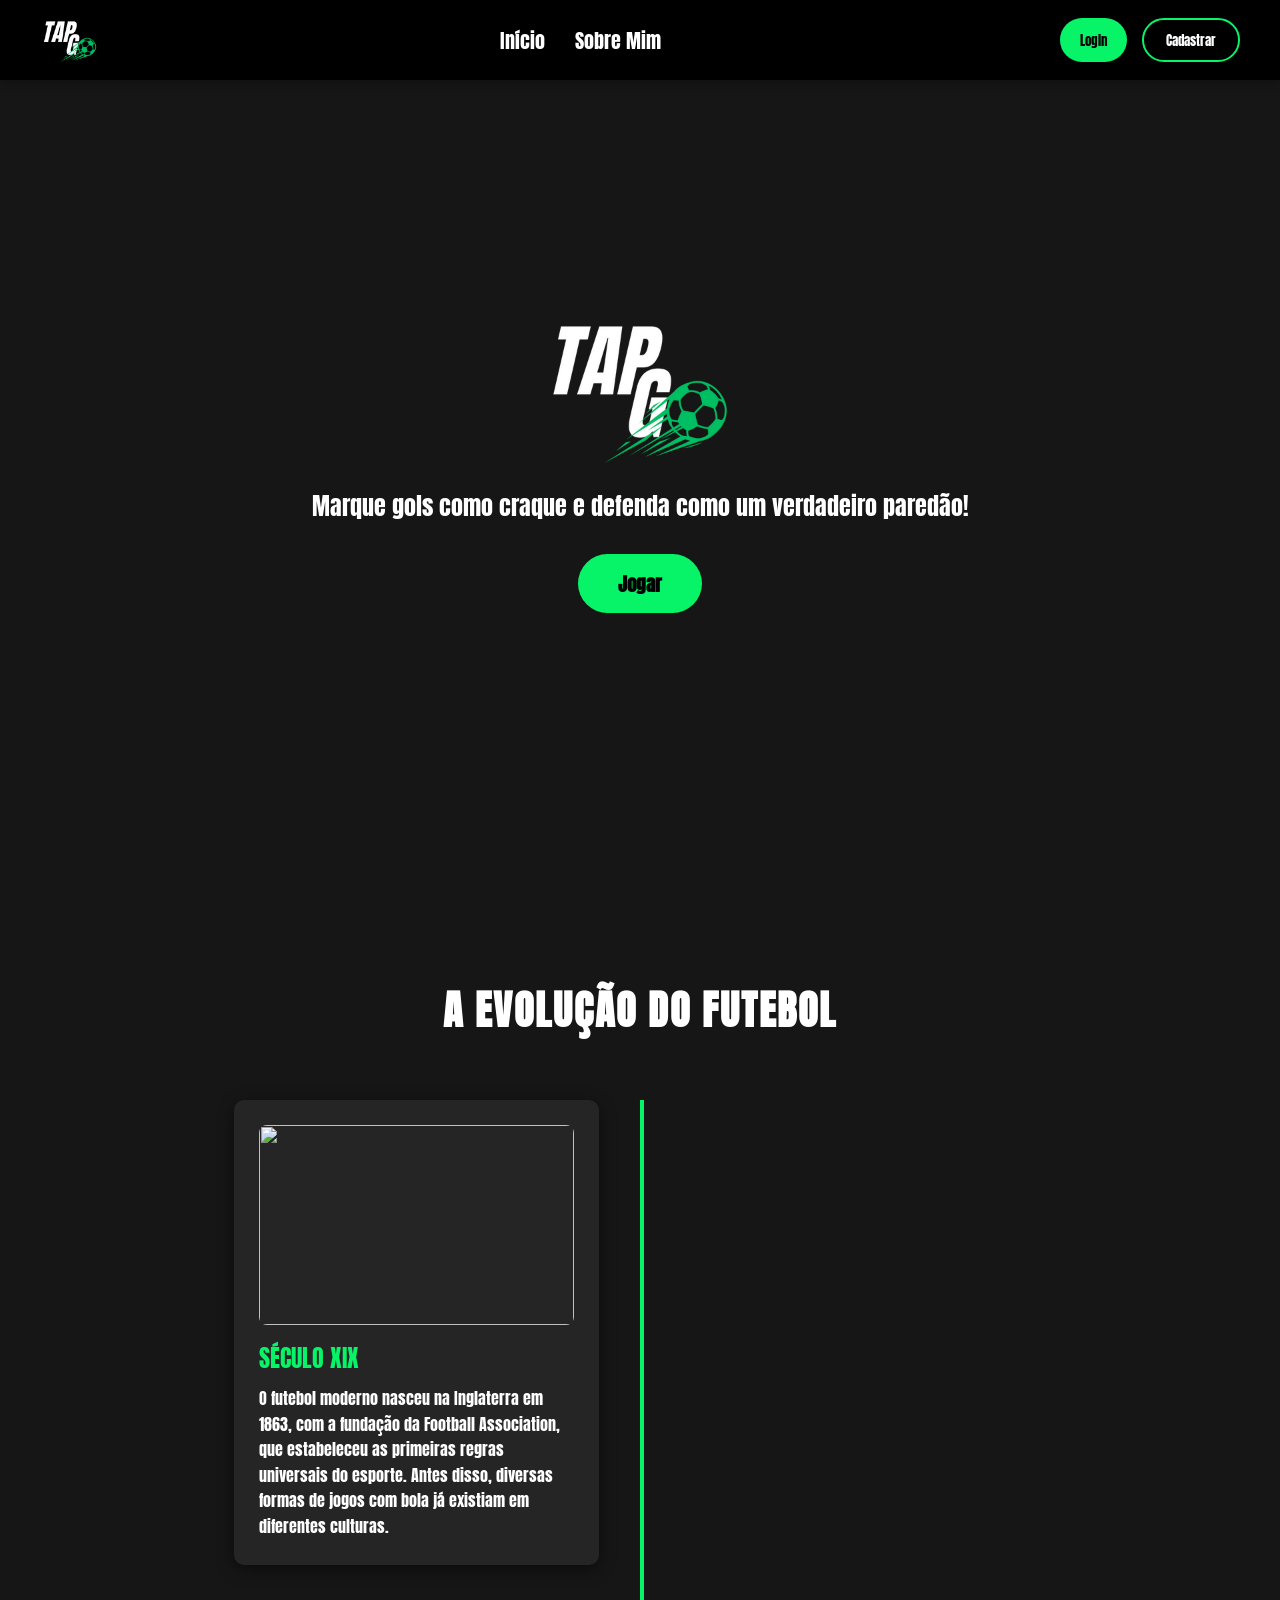
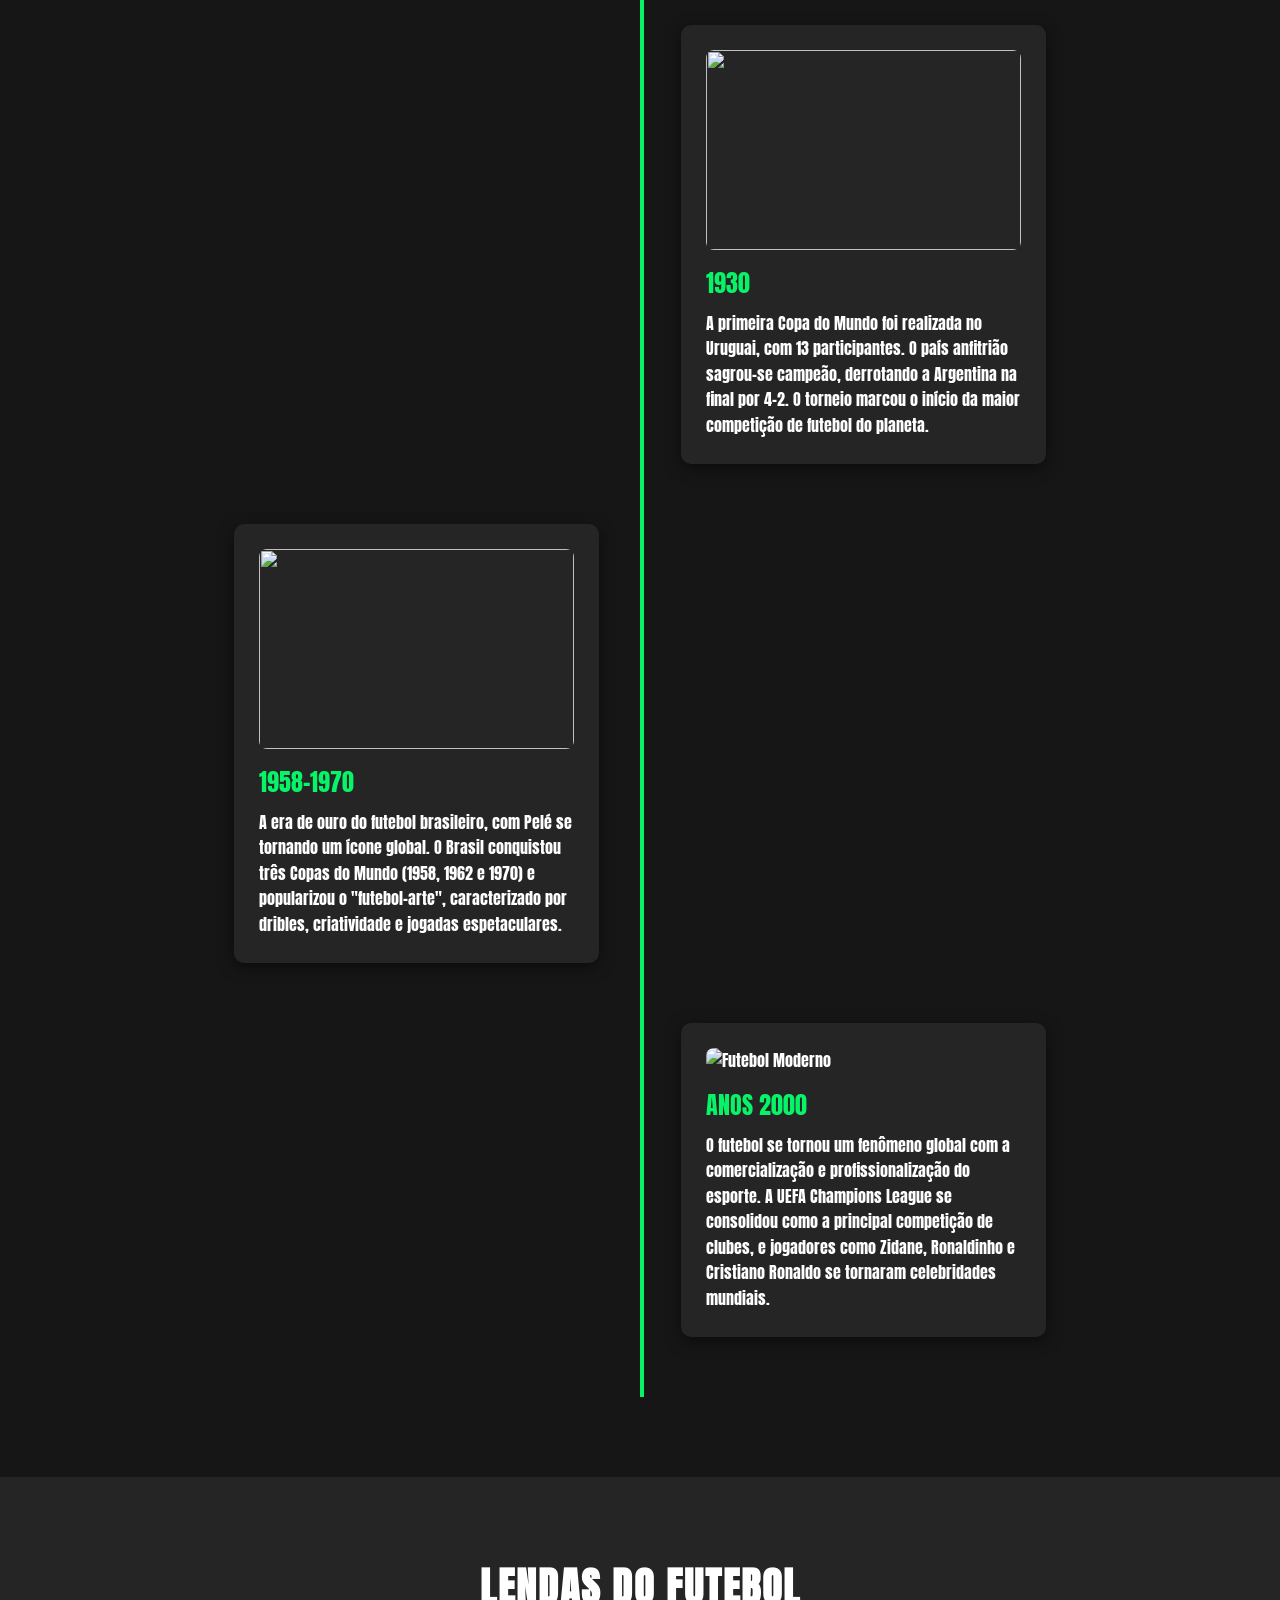
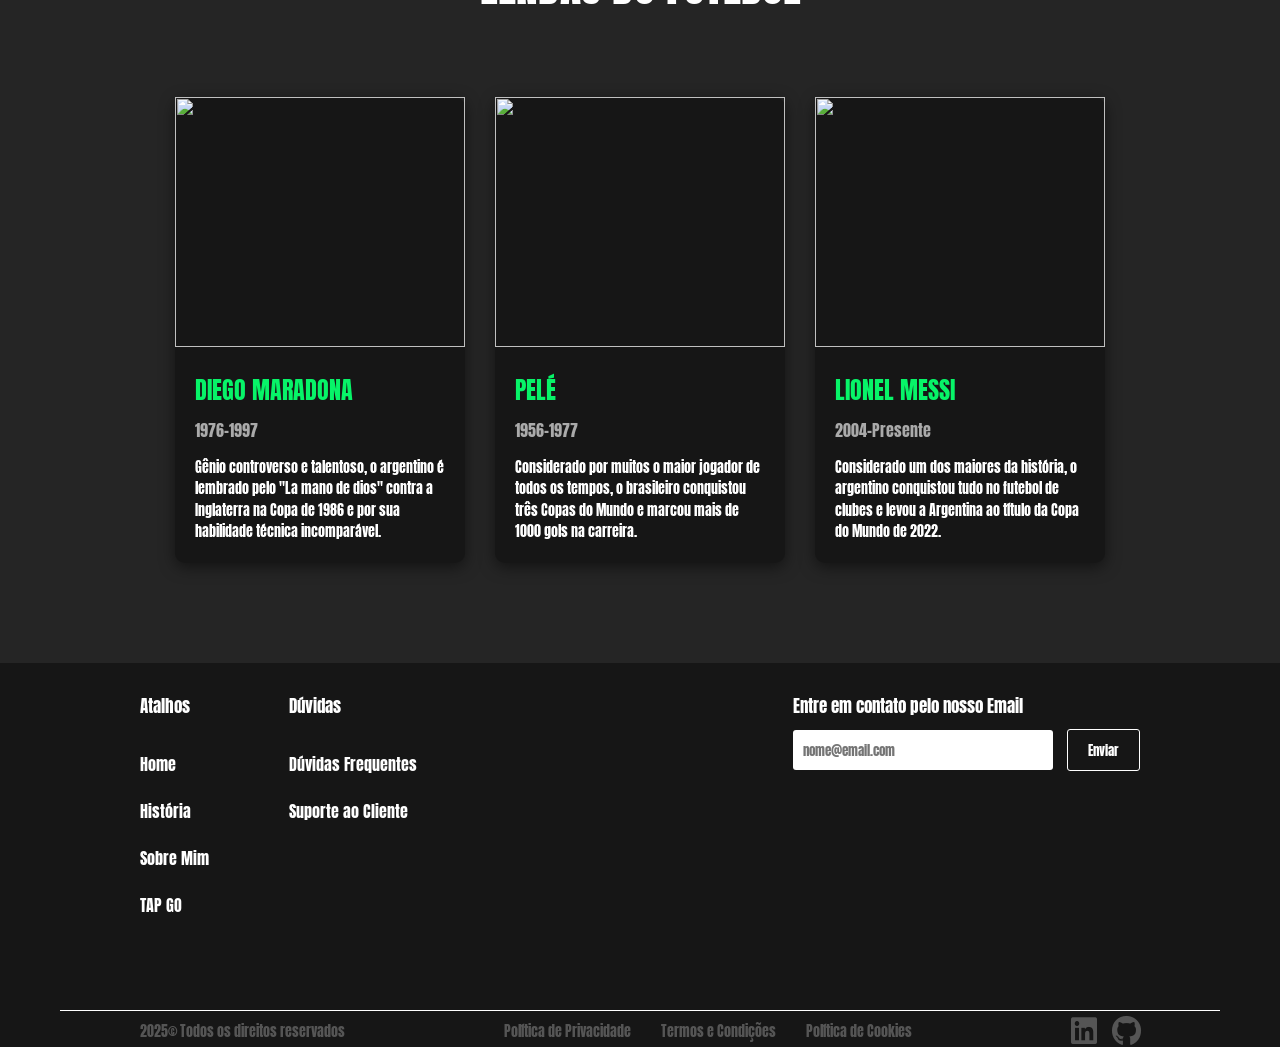
==== commit 794d9d19: "Correção de bugs visuais e adicionando imagens ppara time adversario" ====
--- a/public/index.html
+++ b/public/index.html
@@ -34,7 +34,7 @@
 
     <div class="hero">
         <img src="./assets/TAPGO-GRANDE.png" width="200">
-        <p>Conquiste o gol como batedor e defenda como um verdadeiro paredão!</p>
+        <p>Marque gols como craque e defenda como um verdadeiro paredão!</p>
         <a href="./login.html"><button class="hero-button">Jogar</button></a>
     </div>
 
@@ -116,7 +116,7 @@
             <div class="jogador-informacao">
                 <h3 class="jogador-nome">DIEGO MARADONA</h3>
                 <div class="jogador-ano">1976-1997</div>
-                <p class="jogador-descricao">Gênio controverso e talentoso, o argentino é lembrado pelo "Gol do Século"
+                <p class="jogador-descricao">Gênio controverso e talentoso, o argentino é lembrado pelo "La mano de dios"
                     contra a Inglaterra na Copa de 1986 e por sua habilidade técnica incomparável.</p>
             </div>
         </div>
@@ -185,16 +185,7 @@
         </div>
     </div>
 
-    <script>
-        // Funções para navegação (mantidas do código original)
-        function MudarPaginaLogin() {
-            window.location.href = "./login.html";
-        }
-
-        function MudarPaginaCadastro() {
-            window.location.href = "./cadastro.html";
-        }
-    </script>
+    
 </body>
-
-</html>+</html>
+<script src="./js/sessao.js"></script>
